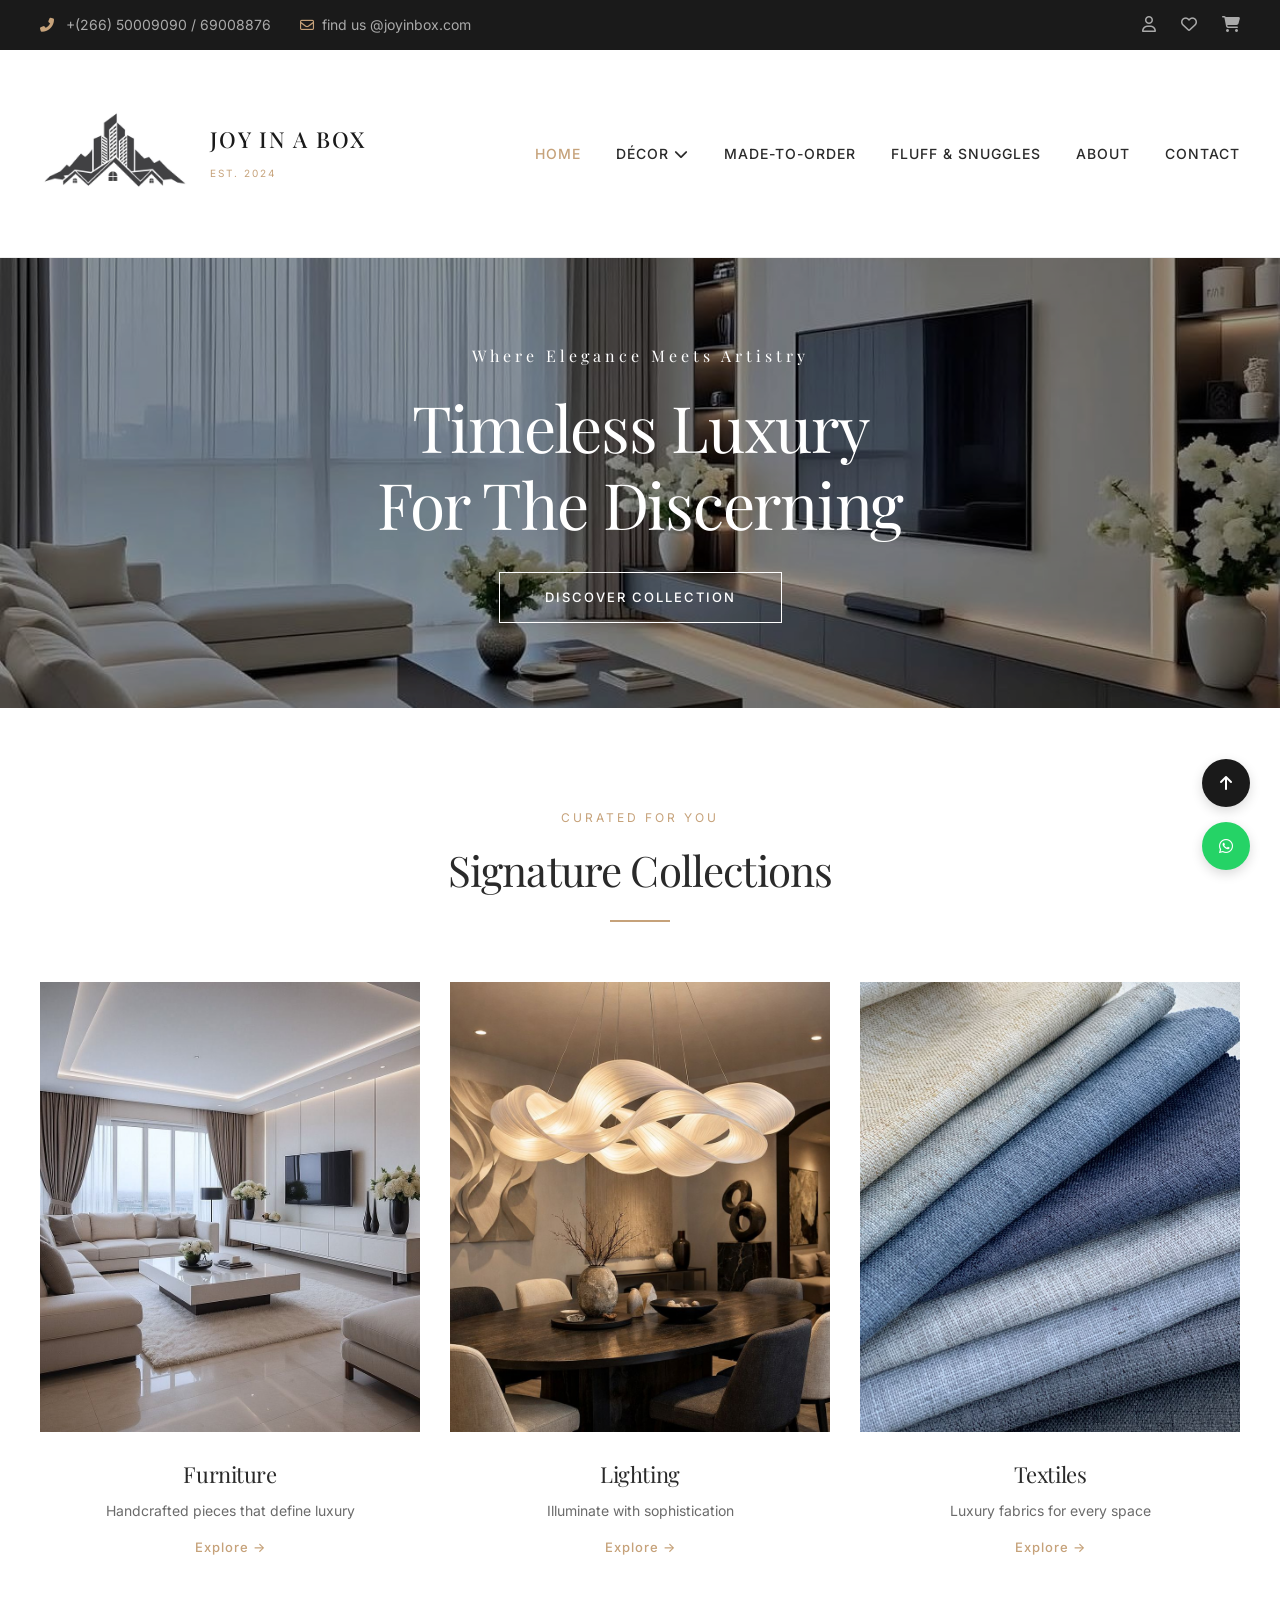
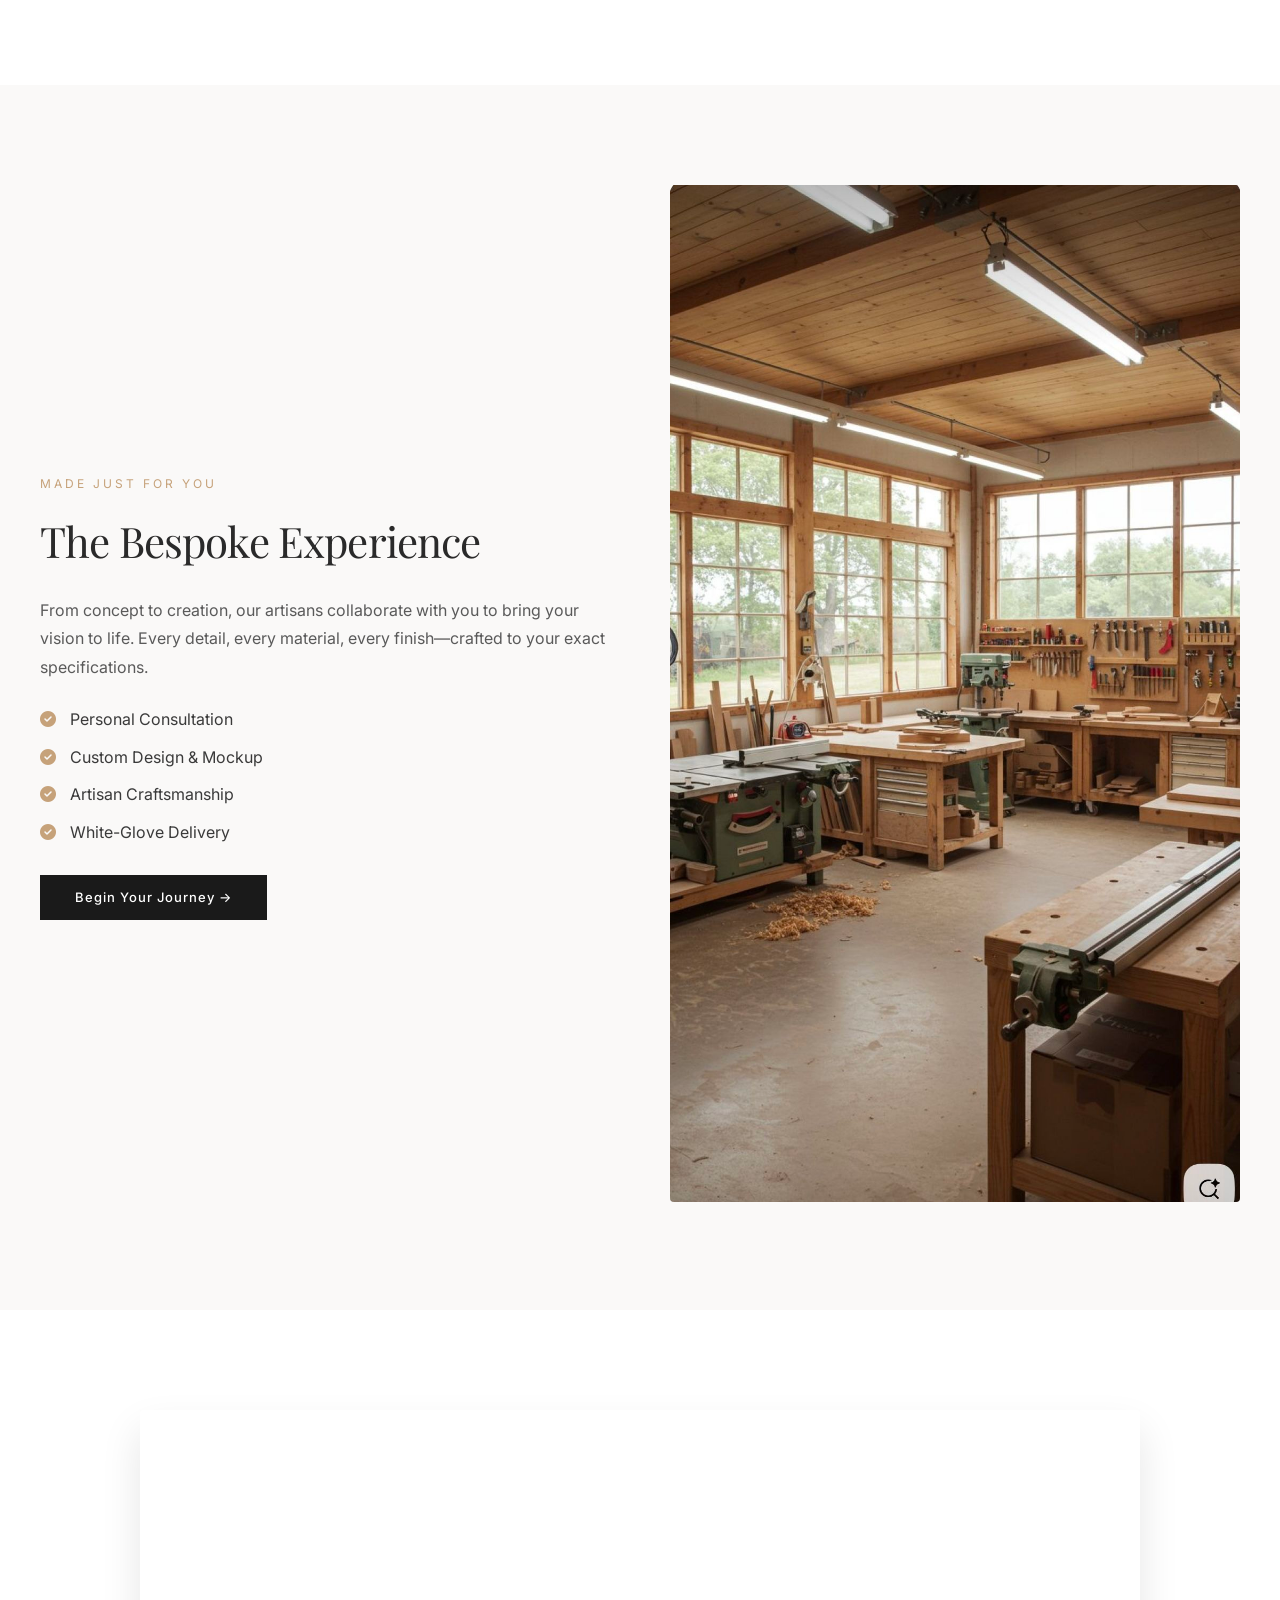
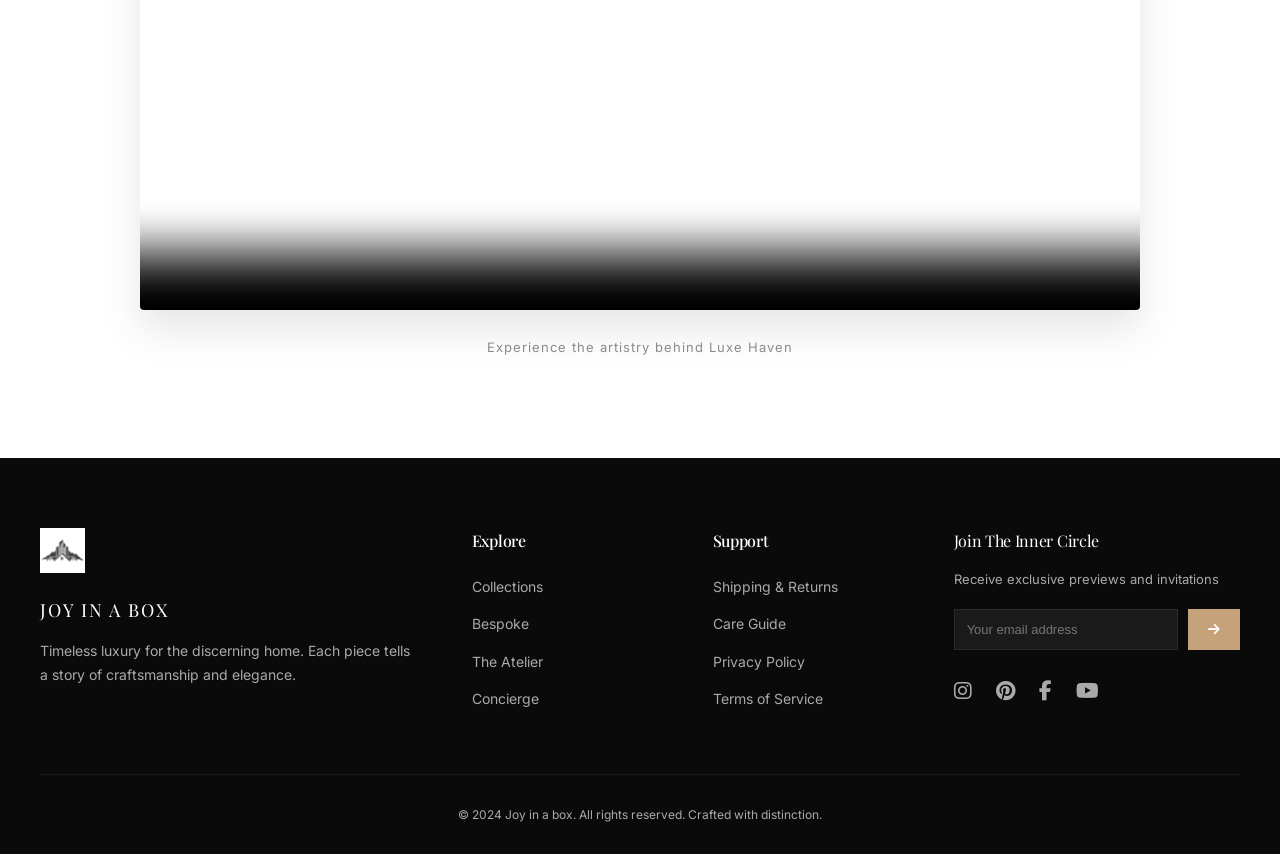
==== index.html @ 205a55b9 "Initial commit - Joy in A Box E-commerce Website" ====
<!DOCTYPE html>
<html lang="en">
<head>
    <meta charset="UTF-8">
    <meta name="viewport" content="width=device-width, initial-scale=1.0">
    <title>Luxe Haven | Timeless Luxury for Your Home</title>
    <link rel="stylesheet" href="css/style.css">
    <link rel="stylesheet" href="https://cdnjs.cloudflare.com/ajax/libs/font-awesome/6.4.0/css/all.min.css">
    <link href="https://fonts.googleapis.com/css2?family=Inter:wght@300;400;500;600;700&family=Playfair+Display:ital,wght@0,400;0,500;0,600;1,400&display=swap" rel="stylesheet">
</head>
<body>

    <!-- Top Bar with Icons -->
    <div class="top-bar">
        <div class="container">
            <div class="top-bar-content">
                <div class="contact-info">
                    <span><i class="fas fa-phone-alt"></i> +(266) 50009090 / 69008876</span>
                    <span><i class="far fa-envelope"></i>find us @joyinbox.com</span>
                </div>
                <div class="user-actions">
                    <a href="#"><i class="far fa-user"></i></a>
                    <a href="#"><i class="far fa-heart"></i></a>
                    <a href="#"><i class="fas fa-shopping-cart"></i></a>
                </div>
            </div>
        </div>
    </div>

    <!-- Main Header with Logo and Navigation -->
    <header>
        <div class="container">
            <div class="header-wrapper">
                <div class="logo-section">
                    <a href="index.html" class="logo-link">
                        <img src="images/logo6.jpg" alt="Luxe Haven">
                    </a>
                    <div class="logo-text">
                        <h1>JOY IN A BOX</h1>
                        <span>EST. 2024</span>
                    </div>
                </div>
                
                <!-- Navigation Menu -->
                <nav class="main-nav">
                    <ul class="nav-menu">
    <li><a href="index.html">Home</a></li>
    <li class="dropdown">
        <a href="decor.html">Décor <i class="fas fa-chevron-down"></i></a>
        <ul class="submenu">
            <li><a href="decor.html#furniture">Furniture</a></li>
            <li><a href="decor.html#lighting">Lighting</a></li>
            <li><a href="decor.html#decor">Decorative Objects</a></li>
            <li><a href="decor.html#art">Wall Art</a></li>
        </ul>
    </li>
    <li><a href="made-to-order.html">Made-to-Order</a></li>
    <li><a href="fluff-and-snuggles.html">Fluff & Snuggles</a></li>
    <li><a href="about.html">About</a></li>
    <li><a href="contact.html">Contact</a></li>
</ul>
                </nav>
            </div>
        </div>
    </header>

    <!-- Hero Section - Full Width with Overlay -->
    <section class="hero-luxury">
        <div class="hero-overlay"></div>
        <div class="hero-content">
            <h2>Where Elegance Meets Artistry</h2>
            <h1>Timeless Luxury<br>For The Discerning</h1>
            <a href="shop.html" class="btn-luxury">Discover Collection</a>
        </div>
    </section>

    <!-- Featured Collections -->
    <section class="collections">
        <div class="container">
            <div class="section-header">
                <span>Curated For You</span>
                <h2>Signature Collections</h2>
                <div class="divider"></div>
            </div>
            <div class="collections-grid">
                <div class="collection-card">
                    <div class="collection-image">
                        <img src="images/1.jpg" alt="Furniture">
                    </div>
                    <div class="collection-info">
                        <h3>Furniture</h3>
                        <p>Handcrafted pieces that define luxury</p>
                        <a href="shop.html#furniture">Explore →</a>
                    </div>
                </div>
                <div class="collection-card">
                    <div class="collection-image">
                        <img src="images/2.jpg" alt="Lighting">
                    </div>
                    <div class="collection-info">
                        <h3>Lighting</h3>
                        <p>Illuminate with sophistication</p>
                        <a href="shop.html#lighting">Explore →</a>
                    </div>
                </div>
                <div class="collection-card">
                    <div class="collection-image">
                        <img src="images/3.jpg" alt="Textiles">
                    </div>
                    <div class="collection-info">
                        <h3>Textiles</h3>
                        <p>Luxury fabrics for every space</p>
                        <a href="textiles.html">Explore →</a>
                    </div>
                </div>
            </div>
        </div>
    </section>

    <!-- Bespoke Process -->
    <section class="bespoke-preview">
        <div class="container">
            <div class="bespoke-grid">
                <div class="bespoke-content">
                    <span>Made Just For You</span>
                    <h2>The Bespoke Experience</h2>
                    <p>From concept to creation, our artisans collaborate with you to bring your vision to life. Every detail, every material, every finish—crafted to your exact specifications.</p>
                    <ul class="bespoke-features">
                        <li><i class="fas fa-check-circle"></i> Personal Consultation</li>
                        <li><i class="fas fa-check-circle"></i> Custom Design & Mockup</li>
                        <li><i class="fas fa-check-circle"></i> Artisan Craftsmanship</li>
                        <li><i class="fas fa-check-circle"></i> White-Glove Delivery</li>
                    </ul>
                    <a href="bespoke.html" class="btn-secondary">Begin Your Journey →</a>
                </div>
                <div class="bespoke-image">
                    <img src="images/4.jpg" alt="Bespoke Process">
                </div>
            </div>
        </div>
    </section>

    <!-- Media Element: Brand Film -->
    <section class="brand-film">
        <div class="container">
            <div class="film-wrapper">
                <video controls poster="images/film-poster.jpg">
                    <source src="media/adv.mp4" type="video/mp4">
                    Your browser does not support the video tag.
                </video>
                <div class="film-caption">
                    <p>Experience the artistry behind Luxe Haven</p>
                </div>
            </div>
        </div>
    </section>

    <!-- Footer -->
    <footer>
        <div class="container">
            <div class="footer-grid">
                <div class="footer-brand">
                    <img src="images/logo6.jpg" alt="Luxe Haven" class="footer-logo">
                    <h3>JOY IN A BOX</h3>
                    <p>Timeless luxury for the discerning home. Each piece tells a story of craftsmanship and elegance.</p>
                </div>
                <div class="footer-links">
                    <h4>Explore</h4>
                    <ul>
                        <li><a href="shop.html">Collections</a></li>
                        <li><a href="bespoke.html">Bespoke</a></li>
                        <li><a href="about.html">The Atelier</a></li>
                        <li><a href="contact.html">Concierge</a></li>
                    </ul>
                </div>
                <div class="footer-links">
                    <h4>Support</h4>
                    <ul>
                        <li><a href="#">Shipping & Returns</a></li>
                        <li><a href="#">Care Guide</a></li>
                        <li><a href="#">Privacy Policy</a></li>
                        <li><a href="#">Terms of Service</a></li>
                    </ul>
                </div>
                <div class="footer-newsletter">
                    <h4>Join The Inner Circle</h4>
                    <p>Receive exclusive previews and invitations</p>
                    <form class="newsletter-form">
                        <input type="email" placeholder="Your email address">
                        <button type="submit"><i class="fas fa-arrow-right"></i></button>
                    </form>
                    <div class="social-icons">
                        <a href="#"><i class="fab fa-instagram"></i></a>
                        <a href="#"><i class="fab fa-pinterest"></i></a>
                        <a href="#"><i class="fab fa-facebook-f"></i></a>
                        <a href="#"><i class="fab fa-youtube"></i></a>
                    </div>
                </div>
            </div>
            <div class="footer-bottom">
                <p>&copy; 2024 Joy in a box. All rights reserved. Crafted with distinction.</p>
            </div>
        </div>
    </footer>

    <!-- Floating Buttons -->
    <div class="floating-buttons">
        <a href="#" class="scroll-top"><i class="fas fa-arrow-up"></i></a>
        <a href="https://wa.me/18884567890" class="whatsapp" target="_blank"><i class="fab fa-whatsapp"></i></a>
    </div>

    <script src="js/main.js"></script>
</body>
</html>
---- css/style.css ----
/* Reset & Base Styles */
* {
    margin: 0;
    padding: 0;
    box-sizing: border-box;
}

body {
    font-family: 'Inter', -apple-system, BlinkMacSystemFont, sans-serif;
    line-height: 1.6;
    color: #2a2a2a;
    background: #fff;
}

.container {
    max-width: 1400px;
    margin: 0 auto;
    padding: 0 40px;
}

/* Typography */
h1, h2, h3, h4 {
    font-family: 'Playfair Display', serif;
    font-weight: 400;
    letter-spacing: -0.02em;
}

/* Top Bar */
.top-bar {
    background: #1a1a1a;
    padding: 12px 0;
    color: #aaa;
    font-size: 14px;
}

.top-bar-content {
    display: flex;
    justify-content: space-between;
    align-items: center;
}

.contact-info span {
    margin-right: 25px;
}

.contact-info i {
    margin-right: 8px;
    color: #c6a27a;
}

.user-actions {
    display: flex;
    align-items: center;
    gap: 25px;
}

.user-actions a {
    color: #aaa;
    font-size: 16px;
    transition: color 0.3s;
    text-decoration: none;
}

.user-actions a:hover {
    color: #c6a27a;
}

/* Header with Logo on Left and Navigation on Right */
header {
    padding: 25px 0;
    background: #fff;
    border-bottom: 1px solid #eee;
}

.header-wrapper {
    display: flex;
    justify-content: space-between;
    align-items: center;
}

.logo-section {
    display: flex;
    align-items: center;
    gap: 20px;
}

.logo-link {
    display: inline-block;
}

.logo-link img {
    max-height: 150px;
    width: auto;
}

.logo-text h1 {
    font-size: 22px;
    letter-spacing: 2px;
    color: #1a1a1a;
    margin-bottom: 2px;
    font-weight: 500;
}

.logo-text span {
    font-size: 10px;
    letter-spacing: 2px;
    color: #c6a27a;
    font-family: 'Inter', sans-serif;
}

/* Navigation */
.main-nav {
    background: transparent;
}

.nav-menu {
    display: flex;
    list-style: none;
    gap: 35px;
    padding: 0;
    margin: 0;
}

.nav-menu > li > a {
    text-decoration: none;
    color: #2a2a2a;
    font-weight: 500;
    font-size: 14px;
    letter-spacing: 1px;
    text-transform: uppercase;
    transition: color 0.3s;
}

.nav-menu > li > a:hover,
.nav-menu > li > a.active {
    color: #c6a27a;
}

/* Dropdown */
.dropdown {
    position: relative;
}

.submenu {
    position: absolute;
    top: 100%;
    left: 0;
    background: #fff;
    min-width: 220px;
    list-style: none;
    padding: 15px 0;
    box-shadow: 0 15px 30px rgba(0,0,0,0.1);
    opacity: 0;
    visibility: hidden;
    transition: all 0.3s;
    z-index: 100;
}

.dropdown:hover .submenu {
    opacity: 1;
    visibility: visible;
}

.submenu li a {
    display: block;
    padding: 8px 25px;
    text-decoration: none;
    color: #5a5a5a;
    font-size: 13px;
    transition: all 0.3s;
}

.submenu li a:hover {
    background: #f8f6f4;
    color: #c6a27a;
    padding-left: 30px;
}

/* Hero Section - Luxury */
.hero-luxury {
    height: 50vh;
    min-height: 50px;
    background: url('../images/h.jpg') center/cover no-repeat;
    position: relative;
    display: flex;
    align-items: center;
    justify-content: center;
    text-align: center;
}

.hero-overlay {
    position: absolute;
    top: 0;
    left: 0;
    right: 0;
    bottom: 0;
    background: rgba(0,0,0,0.4);
}

.hero-content {
    position: relative;
    z-index: 2;
    color: #fff;
}

.hero-content h2 {
    font-size: 16px;
    letter-spacing: 4px;
    margin-bottom: 20px;
    font-weight: 300;
}

.hero-content h1 {
    font-size: 64px;
    font-weight: 400;
    margin-bottom: 30px;
    line-height: 1.2;
}

.btn-luxury {
    display: inline-block;
    padding: 14px 45px;
    background: transparent;
    color: #fff;
    text-decoration: none;
    font-weight: 500;
    letter-spacing: 2px;
    border: 1px solid #fff;
    transition: all 0.3s;
    text-transform: uppercase;
    font-size: 13px;
}

.btn-luxury:hover {
    background: #fff;
    color: #1a1a1a;
}

/* Section Header */
.section-header {
    text-align: center;
    margin-bottom: 60px;
}

.section-header span {
    color: #c6a27a;
    font-size: 12px;
    letter-spacing: 3px;
    text-transform: uppercase;
    display: block;
    margin-bottom: 10px;
}

.section-header h2 {
    font-size: 42px;
    margin-bottom: 15px;
}

.divider {
    width: 60px;
    height: 2px;
    background: #c6a27a;
    margin: 0 auto;
}

/* Collections */
.collections {
    padding: 100px 0;
}

.collections-grid {
    display: grid;
    grid-template-columns: repeat(3, 1fr);
    gap: 30px;
}

.collection-card {
    position: relative;
    overflow: hidden;
}

.collection-image {
    height: 450px;
    overflow: hidden;
}

.collection-image img {
    width: 100%;
    height: 100%;
    object-fit: cover;
    transition: transform 0.6s;
}

.collection-card:hover .collection-image img {
    transform: scale(1.05);
}

.collection-info {
    text-align: center;
    padding: 25px 0;
}

.collection-info h3 {
    font-size: 22px;
    margin-bottom: 8px;
}

.collection-info p {
    color: #6b6b6b;
    font-size: 14px;
    margin-bottom: 12px;
}

.collection-info a {
    color: #c6a27a;
    text-decoration: none;
    font-size: 13px;
    letter-spacing: 1px;
    font-weight: 500;
}

/* Bespoke Preview */
.bespoke-preview {
    padding: 100px 0;
    background: #faf9f8;
}

.bespoke-grid {
    display: grid;
    grid-template-columns: 1fr 1fr;
    gap: 60px;
    align-items: center;
}

.bespoke-content span {
    color: #c6a27a;
    font-size: 12px;
    letter-spacing: 3px;
    text-transform: uppercase;
    display: block;
    margin-bottom: 15px;
}

.bespoke-content h2 {
    font-size: 42px;
    margin-bottom: 20px;
}

.bespoke-content p {
    color: #5a5a5a;
    margin-bottom: 25px;
    line-height: 1.8;
}

.bespoke-features {
    list-style: none;
    margin-bottom: 30px;
}

.bespoke-features li {
    margin-bottom: 12px;
    color: #3a3a3a;
}

.bespoke-features i {
    color: #c6a27a;
    margin-right: 10px;
}

.btn-secondary {
    display: inline-block;
    padding: 12px 35px;
    background: #1a1a1a;
    color: #fff;
    text-decoration: none;
    font-weight: 500;
    letter-spacing: 1px;
    transition: all 0.3s;
    font-size: 13px;
}

.btn-secondary:hover {
    background: #c6a27a;
}

.bespoke-image img {
    width: 100%;
    border-radius: 4px;
}

/* Brand Film */
.brand-film {
    padding: 100px 0;
}

.film-wrapper {
    max-width: 1000px;
    margin: 0 auto;
}

.film-wrapper video {
    width: 100%;
    border-radius: 4px;
    box-shadow: 0 20px 40px rgba(0,0,0,0.1);
}

.film-caption {
    text-align: center;
    margin-top: 20px;
    font-size: 13px;
    color: #8b8b8b;
    letter-spacing: 1px;
}

/* Footer */
footer {
    background: #0a0a0a;
    color: #aaa;
    padding: 70px 0 30px;
}

.footer-grid {
    display: grid;
    grid-template-columns: 2fr 1fr 1fr 1.5fr;
    gap: 50px;
    margin-bottom: 50px;
}

.footer-brand .footer-logo {
    max-height: 45px;
    margin-bottom: 15px;
}

.footer-brand h3 {
    font-size: 18px;
    letter-spacing: 2px;
    color: #fff;
    margin-bottom: 15px;
}

.footer-brand p {
    line-height: 1.7;
    font-size: 14px;
}

.footer-links h4 {
    color: #fff;
    font-size: 16px;
    margin-bottom: 20px;
    font-weight: 500;
}

.footer-links ul {
    list-style: none;
}

.footer-links li {
    margin-bottom: 12px;
}

.footer-links a {
    color: #aaa;
    text-decoration: none;
    font-size: 14px;
    transition: color 0.3s;
}

.footer-links a:hover {
    color: #c6a27a;
}

.footer-newsletter h4 {
    color: #fff;
    font-size: 16px;
    margin-bottom: 15px;
}

.footer-newsletter p {
    font-size: 13px;
    margin-bottom: 20px;
}

.newsletter-form {
    display: flex;
    gap: 10px;
    margin-bottom: 25px;
}

.newsletter-form input {
    flex: 1;
    padding: 12px;
    background: #1a1a1a;
    border: 1px solid #2a2a2a;
    color: #fff;
    outline: none;
    font-size: 13px;
}

.newsletter-form button {
    padding: 12px 20px;
    background: #c6a27a;
    border: none;
    color: #fff;
    cursor: pointer;
    transition: background 0.3s;
}

.newsletter-form button:hover {
    background: #b08f68;
}

.social-icons a {
    color: #aaa;
    font-size: 20px;
    margin-right: 20px;
    transition: color 0.3s;
}

.social-icons a:hover {
    color: #c6a27a;
}

.footer-bottom {
    text-align: center;
    padding-top: 30px;
    border-top: 1px solid #1a1a1a;
    font-size: 12px;
}

/* Floating Buttons */
.floating-buttons {
    position: fixed;
    bottom: 30px;
    right: 30px;
    display: flex;
    flex-direction: column;
    gap: 15px;
    z-index: 1000;
}

.scroll-top, .whatsapp {
    width: 48px;
    height: 48px;
    background: #1a1a1a;
    color: #fff;
    display: flex;
    align-items: center;
    justify-content: center;
    border-radius: 50%;
    text-decoration: none;
    transition: all 0.3s;
    box-shadow: 0 4px 12px rgba(0,0,0,0.15);
}

.whatsapp {
    background: #25D366;
}

.scroll-top:hover, .whatsapp:hover {
    transform: translateY(-3px);
}

/* Smooth Scroll */
html {
    scroll-behavior: smooth;
}

/* Responsive */
@media (max-width: 1024px) {
    .collections-grid {
        grid-template-columns: repeat(2, 1fr);
    }
    
    .footer-grid {
        grid-template-columns: repeat(2, 1fr);
    }
}

@media (max-width: 768px) {
    .container {
        padding: 0 20px;
    }
    
    .header-wrapper {
        flex-direction: column;
        gap: 20px;
    }
    
    .logo-section {
        justify-content: center;
    }
    
    .nav-menu {
        flex-direction: column;
        align-items: center;
        gap: 15px;
    }
    
    .hero-content h1 {
        font-size: 36px;
    }
    
    .bespoke-grid,
    .collections-grid {
        grid-template-columns: 1fr;
    }
    
    .footer-grid {
        grid-template-columns: 1fr;
        text-align: center;
    }
    
    .submenu {
        position: static;
        opacity: 1;
        visibility: visible;
        box-shadow: none;
        text-align: center;
    }
    
    .top-bar-content {
        flex-direction: column;
        gap: 10px;
    }
    
    .contact-info {
        font-size: 12px;
    }
    
    .user-actions {
        justify-content: center;
    }
}
/* Shop Page Styles */
.page-header-shop {
    background: linear-gradient(135deg, #faf7f2 0%, #f0ebe2 100%);
    padding: 80px 0;
    text-align: center;
}

.page-header-shop h1 {
    font-size: 48px;
    font-weight: 400;
    margin-bottom: 15px;
    font-family: 'Playfair Display', serif;
}

.page-header-shop p {
    font-size: 18px;
    color: #6b6b6b;
}

/* Category Navigation Pills */
.category-nav-shop {
    padding: 40px 0 20px;
    background: #fff;
}

.category-pills-shop {
    display: flex;
    justify-content: center;
    gap: 15px;
    flex-wrap: wrap;
}

.pill-shop {
    padding: 10px 28px;
    background: #f8f6f4;
    color: #2c2c2c;
    text-decoration: none;
    border-radius: 40px;
    font-size: 14px;
    font-weight: 500;
    transition: all 0.3s;
}

.pill-shop:hover {
    background: #c6a27a;
    color: #fff;
}

/* Collection Sections */
.collection-section {
    padding: 80px 0;
    scroll-margin-top: 100px;
}

.collection-section.alt-bg-shop {
    background: #faf9f8;
}

.section-title-shop {
    font-size: 32px;
    font-weight: 400;
    margin-bottom: 50px;
    text-align: center;
    font-family: 'Playfair Display', serif;
    position: relative;
}

.section-title-shop:after {
    content: '';
    display: block;
    width: 60px;
    height: 2px;
    background: #c6a27a;
    margin: 15px auto 0;
}

/* Product Grid */
.product-grid-shop {
    display: grid;
    grid-template-columns: repeat(auto-fill, minmax(350px, 1fr));
    gap: 40px;
}

.product-card-shop {
    background: #fff;
    transition: transform 0.3s, box-shadow 0.3s;
}

.product-card-shop:hover {
    transform: translateY(-8px);
    box-shadow: 0 20px 30px rgba(0,0,0,0.08);
}

.product-image-shop {
    position: relative;
    overflow: hidden;
    aspect-ratio: 1 / 1.1;
}

.product-image-shop img {
    width: 100%;
    height: 100%;
    object-fit: cover;
    transition: transform 0.5s;
}

.product-card-shop:hover .product-image-shop img {
    transform: scale(1.05);
}

.quick-view-shop {
    position: absolute;
    bottom: 20px;
    right: 20px;
    background: #fff;
    border: none;
    width: 42px;
    height: 42px;
    border-radius: 50%;
    cursor: pointer;
    opacity: 0;
    transition: opacity 0.3s;
    box-shadow: 0 2px 10px rgba(0,0,0,0.1);
}

.product-card-shop:hover .quick-view-shop {
    opacity: 1;
}

.product-info-shop {
    padding: 25px 0;
    text-align: center;
}

.product-info-shop h3 {
    font-size: 18px;
    font-weight: 500;
    margin-bottom: 8px;
    font-family: 'Inter', sans-serif;
}

.product-category-shop {
    font-size: 12px;
    color: #c6a27a;
    text-transform: uppercase;
    letter-spacing: 1.5px;
    margin-bottom: 10px;
}

.product-price-shop {
    font-size: 18px;
    font-weight: 500;
    margin-bottom: 15px;
    color: #2c2c2c;
}

.add-to-cart-shop {
    background: #1a1a1a;
    color: #fff;
    border: none;
    padding: 12px 30px;
    cursor: pointer;
    font-size: 13px;
    font-weight: 500;
    letter-spacing: 1px;
    transition: all 0.3s;
}

.add-to-cart-shop:hover {
    background: #c6a27a;
}

/* Responsive for Shop */
@media (max-width: 768px) {
    .page-header-shop h1 {
        font-size: 32px;
    }
    
    .product-grid-shop {
        grid-template-columns: 1fr;
        gap: 30px;
    }
    
    .pill-shop {
        padding: 8px 20px;
        font-size: 12px;
    }
    
    .section-title-shop {
        font-size: 28px;
    }
}
/* Bespoke Page Styles */
.page-header-bespoke {
    background: linear-gradient(135deg, #f5ede4 0%, #e8ddd2 100%);
    padding: 80px 0;
    text-align: center;
}

.page-header-bespoke h1 {
    font-size: 48px;
    font-weight: 400;
    margin-bottom: 15px;
    font-family: 'Playfair Display', serif;
}

.page-header-bespoke p {
    font-size: 18px;
    color: #6b6b6b;
}

/* Bespoke Navigation Pills */
.category-nav-bespoke {
    padding: 40px 0 20px;
    background: #fff;
}

.category-pills-bespoke {
    display: flex;
    justify-content: center;
    gap: 15px;
    flex-wrap: wrap;
}

.pill-bespoke {
    padding: 10px 28px;
    background: #f8f6f4;
    color: #2c2c2c;
    text-decoration: none;
    border-radius: 40px;
    font-size: 14px;
    font-weight: 500;
    transition: all 0.3s;
}

.pill-bespoke:hover {
    background: #c6a27a;
    color: #fff;
}

/* Bespoke Intro */
.bespoke-intro {
    padding: 60px 0 40px;
    text-align: center;
    max-width: 800px;
    margin: 0 auto;
}

.bespoke-intro h2 {
    font-size: 36px;
    font-weight: 400;
    margin-bottom: 20px;
    font-family: 'Playfair Display', serif;
}

.bespoke-intro p {
    color: #6b6b6b;
    line-height: 1.8;
}

/* Bespoke Sections */
.bespoke-section {
    padding: 80px 0;
    scroll-margin-top: 100px;
}

.bespoke-section.alt-bg-bespoke {
    background: #faf9f8;
}

.section-title-bespoke {
    font-size: 32px;
    font-weight: 400;
    margin-bottom: 50px;
    text-align: center;
    font-family: 'Playfair Display', serif;
    position: relative;
}

.section-title-bespoke:after {
    content: '';
    display: block;
    width: 60px;
    height: 2px;
    background: #c6a27a;
    margin: 15px auto 0;
}

/* Bespoke Showcase */
.bespoke-showcase {
    max-width: 1100px;
    margin: 0 auto;
}

.bespoke-item {
    display: grid;
    grid-template-columns: 1fr 1fr;
    gap: 60px;
    align-items: center;
    margin-bottom: 80px;
}

.bespoke-item.reverse {
    direction: rtl;
}

.bespoke-item.reverse .bespoke-item-info {
    direction: ltr;
}

.bespoke-item img {
    width: 100%;
    height: 380px;
    object-fit: cover;
    border-radius: 8px;
}

.bespoke-item-info h3 {
    font-size: 28px;
    font-weight: 500;
    margin-bottom: 15px;
    font-family: 'Playfair Display', serif;
}

.bespoke-item-info p {
    color: #6b6b6b;
    margin-bottom: 20px;
}

.bespoke-features-list {
    list-style: none;
    margin-bottom: 25px;
}

.bespoke-features-list li {
    margin-bottom: 10px;
    color: #5a5a5a;
}

.bespoke-features-list i {
    color: #c6a27a;
    margin-right: 10px;
}

.btn-bespoke {
    display: inline-block;
    padding: 12px 30px;
    background: #1a1a1a;
    color: #fff;
    text-decoration: none;
    font-weight: 500;
    letter-spacing: 1px;
    transition: all 0.3s;
    font-size: 13px;
}

.btn-bespoke:hover {
    background: #c6a27a;
}

/* Process Section */
.process-section {
    padding: 80px 0;
    background: #faf9f8;
}

.process-grid {
    display: grid;
    grid-template-columns: repeat(4, 1fr);
    gap: 30px;
    max-width: 1100px;
    margin: 0 auto;
    text-align: center;
}

.process-step {
    padding: 20px;
}

.process-step .step-number {
    width: 60px;
    height: 60px;
    background: #1a1a1a;
    color: #fff;
    border-radius: 50%;
    display: flex;
    align-items: center;
    justify-content: center;
    font-size: 24px;
    font-weight: 600;
    margin: 0 auto 20px;
}

.process-step h3 {
    font-size: 18px;
    margin-bottom: 10px;
    font-weight: 500;
}

.process-step p {
    color: #6b6b6b;
    font-size: 14px;
    line-height: 1.6;
}

/* Inquiry Section */
.inquiry-section {
    padding: 80px 0;
}

.inquiry-wrapper {
    max-width: 800px;
    margin: 0 auto;
    text-align: center;
}

.inquiry-wrapper h2 {
    font-size: 32px;
    margin-bottom: 10px;
    font-family: 'Playfair Display', serif;
}

.inquiry-wrapper p {
    color: #6b6b6b;
    margin-bottom: 30px;
}

.bespoke-form .form-row {
    display: grid;
    grid-template-columns: 1fr 1fr;
    gap: 20px;
    margin-bottom: 20px;
}

.bespoke-form input,
.bespoke-form select,
.bespoke-form textarea {
    width: 100%;
    padding: 14px;
    border: 1px solid #ddd;
    font-family: inherit;
    font-size: 14px;
    transition: border 0.3s;
}

.bespoke-form input:focus,
.bespoke-form select:focus,
.bespoke-form textarea:focus {
    outline: none;
    border-color: #c6a27a;
}

.bespoke-form textarea {
    margin-bottom: 20px;
}

.btn-submit {
    padding: 14px 40px;
    background: #1a1a1a;
    color: #fff;
    border: none;
    cursor: pointer;
    font-weight: 500;
    letter-spacing: 1px;
    transition: all 0.3s;
    font-size: 14px;
}

.btn-submit:hover {
    background: #c6a27a;
}

.form-success-bespoke {
    text-align: center;
    margin-top: 25px;
    padding: 20px;
    background: #e8f5e9;
    border-radius: 8px;
    color: #2e7d32;
}

.form-success-bespoke i {
    font-size: 40px;
    margin-bottom: 10px;
}

/* Responsive */
@media (max-width: 1024px) {
    .process-grid {
        grid-template-columns: repeat(2, 1fr);
    }
}

@media (max-width: 768px) {
    .bespoke-item,
    .bespoke-item.reverse {
        grid-template-columns: 1fr;
        direction: ltr;
        text-align: center;
        gap: 30px;
    }
    
    .bespoke-item img {
        height: 280px;
    }
    
    .bespoke-features-list {
        text-align: left;
        max-width: 300px;
        margin: 0 auto 25px;
    }
    
    .process-grid {
        grid-template-columns: 1fr;
    }
    
    .bespoke-form .form-row {
        grid-template-columns: 1fr;
    }
    
    .page-header-bespoke h1 {
        font-size: 32px;
    }
    
    .section-title-bespoke {
        font-size: 28px;
    }
    
    .bespoke-intro h2 {
        font-size: 28px;
    }
}

/* Textiles Page Styles */
.page-header-textiles {
    background: linear-gradient(135deg, #f5ede4 0%, #e8ddd2 100%);
    padding: 80px 0;
    text-align: center;
}

.page-header-textiles h1 {
    font-size: 48px;
    font-weight: 400;
    margin-bottom: 15px;
    font-family: 'Playfair Display', serif;
}

.page-header-textiles p {
    font-size: 18px;
    color: #6b6b6b;
}

/* Textiles Navigation Pills */
.category-nav-textiles {
    padding: 40px 0 20px;
    background: #fff;
}

.category-pills-textiles {
    display: flex;
    justify-content: center;
    gap: 15px;
    flex-wrap: wrap;
}

.pill-textiles {
    padding: 10px 28px;
    background: #f8f6f4;
    color: #2c2c2c;
    text-decoration: none;
    border-radius: 40px;
    font-size: 14px;
    font-weight: 500;
    transition: all 0.3s;
}

.pill-textiles:hover {
    background: #c6a27a;
    color: #fff;
}

/* Textiles Sections */
.textiles-section {
    padding: 80px 0;
    scroll-margin-top: 100px;
}

.textiles-section.alt-bg-textiles {
    background: #faf9f8;
}

.section-title-textiles {
    font-size: 32px;
    font-weight: 400;
    margin-bottom: 50px;
    text-align: center;
    font-family: 'Playfair Display', serif;
    position: relative;
}

.section-title-textiles:after {
    content: '';
    display: block;
    width: 60px;
    height: 2px;
    background: #c6a27a;
    margin: 15px auto 0;
}

/* Product Grid for Textiles */
.product-grid-textiles {
    display: grid;
    grid-template-columns: repeat(auto-fill, minmax(350px, 1fr));
    gap: 40px;
}

.product-card-textiles {
    background: #fff;
    transition: transform 0.3s, box-shadow 0.3s;
}

.product-card-textiles:hover {
    transform: translateY(-8px);
    box-shadow: 0 20px 30px rgba(0,0,0,0.08);
}

.product-image-textiles {
    position: relative;
    overflow: hidden;
    aspect-ratio: 1 / 1.1;
}

.product-image-textiles img {
    width: 100%;
    height: 100%;
    object-fit: cover;
    transition: transform 0.5s;
}

.product-card-textiles:hover .product-image-textiles img {
    transform: scale(1.05);
}

.quick-view-textiles {
    position: absolute;
    bottom: 20px;
    right: 20px;
    background: #fff;
    border: none;
    width: 42px;
    height: 42px;
    border-radius: 50%;
    cursor: pointer;
    opacity: 0;
    transition: opacity 0.3s;
    box-shadow: 0 2px 10px rgba(0,0,0,0.1);
}

.product-card-textiles:hover .quick-view-textiles {
    opacity: 1;
}

.product-info-textiles {
    padding: 25px 0;
    text-align: center;
}

.product-info-textiles h3 {
    font-size: 18px;
    font-weight: 500;
    margin-bottom: 8px;
    font-family: 'Inter', sans-serif;
}

.product-category-textiles {
    font-size: 12px;
    color: #c6a27a;
    text-transform: uppercase;
    letter-spacing: 1.5px;
    margin-bottom: 10px;
}

.product-price-textiles {
    font-size: 18px;
    font-weight: 500;
    margin-bottom: 15px;
    color: #2c2c2c;
}

.add-to-cart-textiles {
    background: #1a1a1a;
    color: #fff;
    border: none;
    padding: 12px 30px;
    cursor: pointer;
    font-size: 13px;
    font-weight: 500;
    letter-spacing: 1px;
    transition: all 0.3s;
}

.add-to-cart-textiles:hover {
    background: #c6a27a;
}

/* Textiles Features */
.textiles-features {
    padding: 80px 0;
    background: #faf9f8;
}

.features-grid-textiles {
    display: grid;
    grid-template-columns: repeat(4, 1fr);
    gap: 40px;
    text-align: center;
    max-width: 1100px;
    margin: 0 auto;
}

.feature-card i {
    font-size: 48px;
    color: #c6a27a;
    margin-bottom: 20px;
}

.feature-card h3 {
    font-size: 18px;
    margin-bottom: 12px;
    font-weight: 500;
}

.feature-card p {
    color: #6b6b6b;
    font-size: 14px;
    line-height: 1.6;
}

/* Responsive for Textiles */
@media (max-width: 1024px) {
    .features-grid-textiles {
        grid-template-columns: repeat(2, 1fr);
    }
}

@media (max-width: 768px) {
    .page-header-textiles h1 {
        font-size: 32px;
    }
    
    .product-grid-textiles {
        grid-template-columns: 1fr;
        gap: 30px;
    }
    
    .pill-textiles {
        padding: 8px 20px;
        font-size: 12px;
    }
    
    .section-title-textiles {
        font-size: 28px;
    }
    
    .features-grid-textiles {
        grid-template-columns: 1fr;
        gap: 30px;
    }
}

/* About Page Styles */
.page-header-about {
    background: linear-gradient(135deg, #faf7f2 0%, #f0ebe2 100%);
    padding: 80px 0;
    text-align: center;
}

.page-header-about h1 {
    font-size: 48px;
    font-weight: 400;
    margin-bottom: 15px;
    font-family: 'Playfair Display', serif;
}

.page-header-about p {
    font-size: 18px;
    color: #6b6b6b;
}

/* About Navigation Pills */
.category-nav-about {
    padding: 40px 0 20px;
    background: #fff;
}

.category-pills-about {
    display: flex;
    justify-content: center;
    gap: 15px;
    flex-wrap: wrap;
}

.pill-about {
    padding: 10px 28px;
    background: #f8f6f4;
    color: #2c2c2c;
    text-decoration: none;
    border-radius: 40px;
    font-size: 14px;
    font-weight: 500;
    transition: all 0.3s;
}

.pill-about:hover {
    background: #c6a27a;
    color: #fff;
}

/* About Sections */
.about-section {
    padding: 80px 0;
    scroll-margin-top: 100px;
}

.about-section.alt-bg-about {
    background: #faf9f8;
}

.about-tag {
    color: #c6a27a;
    font-size: 12px;
    letter-spacing: 3px;
    text-transform: uppercase;
    display: block;
    margin-bottom: 15px;
}

.about-grid {
    display: grid;
    grid-template-columns: 1fr 1fr;
    gap: 60px;
    align-items: center;
}

.about-content h2 {
    font-size: 42px;
    margin-bottom: 25px;
    font-family: 'Playfair Display', serif;
}

.about-content p {
    color: #5a5a5a;
    margin-bottom: 20px;
    line-height: 1.8;
}

.about-image img {
    width: 100%;
    border-radius: 8px;
}

/* Philosophy Section */
.philosophy-grid {
    display: grid;
    grid-template-columns: 1fr 1fr;
    gap: 60px;
    align-items: center;
}

.philosophy-image img {
    width: 100%;
    border-radius: 8px;
}

.philosophy-content h2 {
    font-size: 42px;
    margin-bottom: 20px;
    font-family: 'Playfair Display', serif;
}

.philosophy-content p {
    color: #5a5a5a;
    margin-bottom: 25px;
    line-height: 1.8;
}

.philosophy-list {
    list-style: none;
}

.philosophy-list li {
    margin-bottom: 12px;
    color: #3a3a3a;
}

.philosophy-list i {
    color: #c6a27a;
    margin-right: 12px;
}

/* Section Header */
.section-header-about {
    text-align: center;
    margin-bottom: 60px;
}

.section-header-about span {
    color: #c6a27a;
    font-size: 12px;
    letter-spacing: 3px;
    text-transform: uppercase;
    display: block;
    margin-bottom: 10px;
}

.section-header-about h2 {
    font-size: 42px;
    margin-bottom: 15px;
    font-family: 'Playfair Display', serif;
}

.divider-about {
    width: 60px;
    height: 2px;
    background: #c6a27a;
    margin: 0 auto;
}

/* Artisans Grid */
.artisans-grid {
    display: grid;
    grid-template-columns: repeat(4, 1fr);
    gap: 40px;
}

.artisan-card {
    text-align: center;
}

.artisan-card img {
    width: 100%;
    aspect-ratio: 1 / 1;
    object-fit: cover;
    border-radius: 50%;
    margin-bottom: 20px;
}

.artisan-card h3 {
    font-size: 20px;
    margin-bottom: 5px;
    font-weight: 500;
}

.artisan-card p {
    color: #c6a27a;
    font-size: 14px;
    margin-bottom: 5px;
}

.artisan-location {
    font-size: 12px;
    color: #8b8b8b;
}

/* Values Grid */
.values-grid-about {
    display: grid;
    grid-template-columns: repeat(4, 1fr);
    gap: 40px;
}

.value-card-about {
    text-align: center;
    padding: 30px 20px;
    background: #fff;
    transition: transform 0.3s;
}

.value-card-about:hover {
    transform: translateY(-5px);
}

.value-card-about i {
    font-size: 48px;
    color: #c6a27a;
    margin-bottom: 20px;
}

.value-card-about h3 {
    font-size: 20px;
    margin-bottom: 12px;
    font-weight: 500;
}

.value-card-about p {
    color: #6b6b6b;
    font-size: 14px;
    line-height: 1.6;
}

/* Stats Section */
.stats-section-about {
    padding: 80px 0;
    background: #1a1a1a;
    color: #fff;
}

.stats-grid-about {
    display: grid;
    grid-template-columns: repeat(4, 1fr);
    gap: 40px;
    text-align: center;
}

.stat-about h3 {
    font-size: 48px;
    font-weight: 400;
    margin-bottom: 10px;
    font-family: 'Playfair Display', serif;
}

.stat-about p {
    font-size: 14px;
    letter-spacing: 1px;
    color: #aaa;
}

/* Responsive for About */
@media (max-width: 1024px) {
    .artisans-grid,
    .values-grid-about,
    .stats-grid-about {
        grid-template-columns: repeat(2, 1fr);
    }
}

@media (max-width: 768px) {
    .page-header-about h1 {
        font-size: 32px;
    }
    
    .about-grid,
    .philosophy-grid {
        grid-template-columns: 1fr;
        gap: 40px;
    }
    
    .about-content h2,
    .philosophy-content h2 {
        font-size: 32px;
    }
    
    .artisans-grid,
    .values-grid-about,
    .stats-grid-about {
        grid-template-columns: 1fr;
    }
    
    .pill-about {
        padding: 8px 20px;
        font-size: 12px;
    }
    
    .section-header-about h2 {
        font-size: 32px;
    }
}

/* Contact Page Styles */
.page-header-contact {
    background: linear-gradient(135deg, #faf7f2 0%, #f0ebe2 100%);
    padding: 80px 0;
    text-align: center;
}

.page-header-contact h1 {
    font-size: 48px;
    font-weight: 400;
    margin-bottom: 15px;
    font-family: 'Playfair Display', serif;
}

.page-header-contact p {
    font-size: 18px;
    color: #6b6b6b;
}

/* Contact Navigation Pills */
.category-nav-contact {
    padding: 40px 0 20px;
    background: #fff;
}

.category-pills-contact {
    display: flex;
    justify-content: center;
    gap: 15px;
    flex-wrap: wrap;
}

.pill-contact {
    padding: 10px 28px;
    background: #f8f6f4;
    color: #2c2c2c;
    text-decoration: none;
    border-radius: 40px;
    font-size: 14px;
    font-weight: 500;
    transition: all 0.3s;
}

.pill-contact:hover {
    background: #c6a27a;
    color: #fff;
}

/* Contact Cards Section */
.contact-main-section {
    padding: 60px 0 80px;
    scroll-margin-top: 100px;
}

.contact-grid {
    display: grid;
    grid-template-columns: repeat(3, 1fr);
    gap: 40px;
}

.contact-card {
    text-align: center;
    padding: 40px 30px;
    background: #faf9f8;
    transition: transform 0.3s;
}

.contact-card:hover {
    transform: translateY(-5px);
}

.contact-card i {
    font-size: 48px;
    color: #c6a27a;
    margin-bottom: 20px;
}

.contact-card h3 {
    font-size: 22px;
    margin-bottom: 15px;
    font-weight: 500;
}

.contact-card p {
    color: #2c2c2c;
    margin-bottom: 5px;
}

.contact-hours {
    display: inline-block;
    margin-top: 12px;
    font-size: 12px;
    color: #8b8b8b;
}

/* Visit Section */
.visit-section {
    padding: 80px 0;
    background: #faf9f8;
    scroll-margin-top: 100px;
}

.visit-wrapper {
    display: grid;
    grid-template-columns: 1fr 1fr;
    gap: 60px;
    align-items: center;
}

.section-tag {
    color: #c6a27a;
    font-size: 12px;
    letter-spacing: 3px;
    text-transform: uppercase;
    display: block;
    margin-bottom: 15px;
}

.visit-info h2 {
    font-size: 42px;
    margin-bottom: 20px;
    font-family: 'Playfair Display', serif;
}

.visit-info > p {
    color: #5a5a5a;
    margin-bottom: 30px;
    line-height: 1.8;
}

.address-details {
    margin-bottom: 30px;
}

.address-item {
    display: flex;
    gap: 20px;
    margin-bottom: 25px;
}

.address-item i {
    font-size: 24px;
    color: #c6a27a;
    margin-top: 5px;
}

.address-item h4 {
    font-size: 16px;
    margin-bottom: 5px;
    font-weight: 500;
}

.address-item p {
    color: #6b6b6b;
    line-height: 1.6;
}

.btn-appointment {
    display: inline-block;
    padding: 12px 35px;
    background: #1a1a1a;
    color: #fff;
    text-decoration: none;
    font-weight: 500;
    letter-spacing: 1px;
    transition: all 0.3s;
}

.btn-appointment:hover {
    background: #c6a27a;
}

.visit-map iframe {
    width: 100%;
    height: 400px;
    border: none;
    border-radius: 8px;
}

/* FAQ Section */
.faq-section-contact {
    padding: 80px 0;
    scroll-margin-top: 100px;
}

.section-header-contact {
    text-align: center;
    margin-bottom: 60px;
}

.section-header-contact span {
    color: #c6a27a;
    font-size: 12px;
    letter-spacing: 3px;
    text-transform: uppercase;
    display: block;
    margin-bottom: 10px;
}

.section-header-contact h2 {
    font-size: 42px;
    margin-bottom: 15px;
    font-family: 'Playfair Display', serif;
}

.divider-contact {
    width: 60px;
    height: 2px;
    background: #c6a27a;
    margin: 0 auto;
}

.faq-grid-contact {
    display: grid;
    grid-template-columns: repeat(2, 1fr);
    gap: 30px;
    max-width: 1100px;
    margin: 0 auto;
}

.faq-item-contact {
    background: #faf9f8;
    padding: 25px;
    transition: transform 0.3s;
}

.faq-item-contact:hover {
    transform: translateY(-3px);
}

.faq-item-contact h3 {
    font-size: 18px;
    margin-bottom: 12px;
    font-weight: 500;
}

.faq-item-contact p {
    color: #6b6b6b;
    line-height: 1.6;
    font-size: 14px;
}

/* Inquiry Section */
.inquiry-section-contact {
    padding: 80px 0;
    background: #faf9f8;
    scroll-margin-top: 100px;
}

.inquiry-wrapper-contact {
    max-width: 800px;
    margin: 0 auto;
    background: #fff;
    padding: 50px;
    border-radius: 8px;
    box-shadow: 0 10px 30px rgba(0,0,0,0.05);
}

.inquiry-header {
    text-align: center;
    margin-bottom: 40px;
}

.inquiry-header span {
    color: #c6a27a;
    font-size: 12px;
    letter-spacing: 3px;
    text-transform: uppercase;
    display: block;
    margin-bottom: 10px;
}

.inquiry-header h2 {
    font-size: 32px;
    margin-bottom: 10px;
    font-family: 'Playfair Display', serif;
}

.inquiry-header p {
    color: #8b8b8b;
}

.contact-form .form-row-contact {
    display: grid;
    grid-template-columns: 1fr 1fr;
    gap: 20px;
    margin-bottom: 20px;
}

.form-group-contact {
    margin-bottom: 20px;
}

.form-group-contact input,
.form-group-contact select,
.form-group-contact textarea {
    width: 100%;
    padding: 14px;
    border: 1px solid #ddd;
    font-family: inherit;
    font-size: 14px;
    transition: border 0.3s;
}

.form-group-contact input:focus,
.form-group-contact select:focus,
.form-group-contact textarea:focus {
    outline: none;
    border-color: #c6a27a;
}

.btn-submit-contact {
    width: 100%;
    padding: 14px;
    background: #1a1a1a;
    color: #fff;
    border: none;
    cursor: pointer;
    font-weight: 500;
    letter-spacing: 1px;
    transition: all 0.3s;
    font-size: 14px;
}

.btn-submit-contact:hover {
    background: #c6a27a;
}

.form-success-contact {
    text-align: center;
    margin-top: 25px;
    padding: 20px;
    background: #e8f5e9;
    border-radius: 8px;
    color: #2e7d32;
}

.form-success-contact i {
    font-size: 40px;
    margin-bottom: 10px;
}

/* Responsive for Contact */
@media (max-width: 1024px) {
    .contact-grid,
    .faq-grid-contact {
        grid-template-columns: repeat(2, 1fr);
    }
}

@media (max-width: 768px) {
    .page-header-contact h1 {
        font-size: 32px;
    }
    
    .contact-grid {
        grid-template-columns: 1fr;
    }
    
    .visit-wrapper {
        grid-template-columns: 1fr;
    }
    
    .faq-grid-contact {
        grid-template-columns: 1fr;
    }
    
    .inquiry-wrapper-contact {
        padding: 30px;
    }
    
    .contact-form .form-row-contact {
        grid-template-columns: 1fr;
    }
    
    .pill-contact {
        padding: 8px 20px;
        font-size: 12px;
    }
    
    .visit-info h2,
    .section-header-contact h2 {
        font-size: 32px;
    }
    
    .visit-map iframe {
        height: 250px;
    }
}
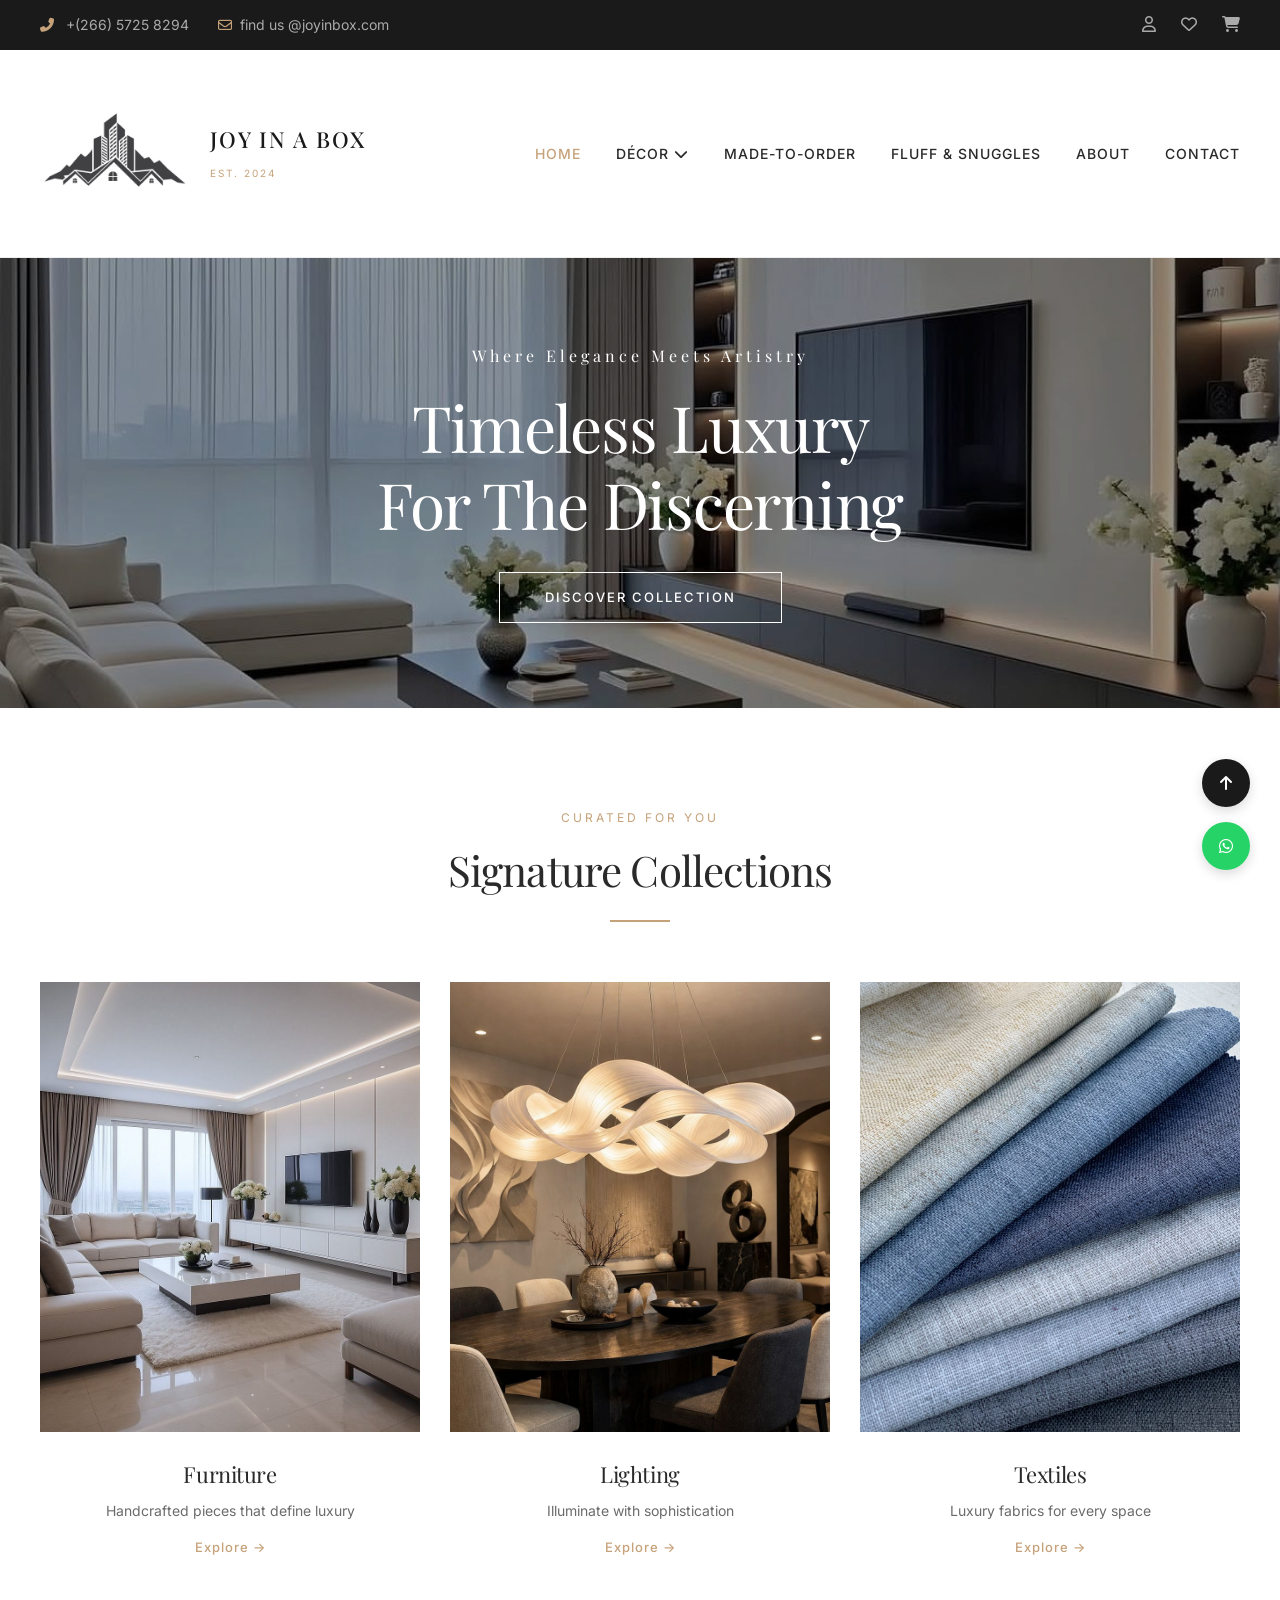
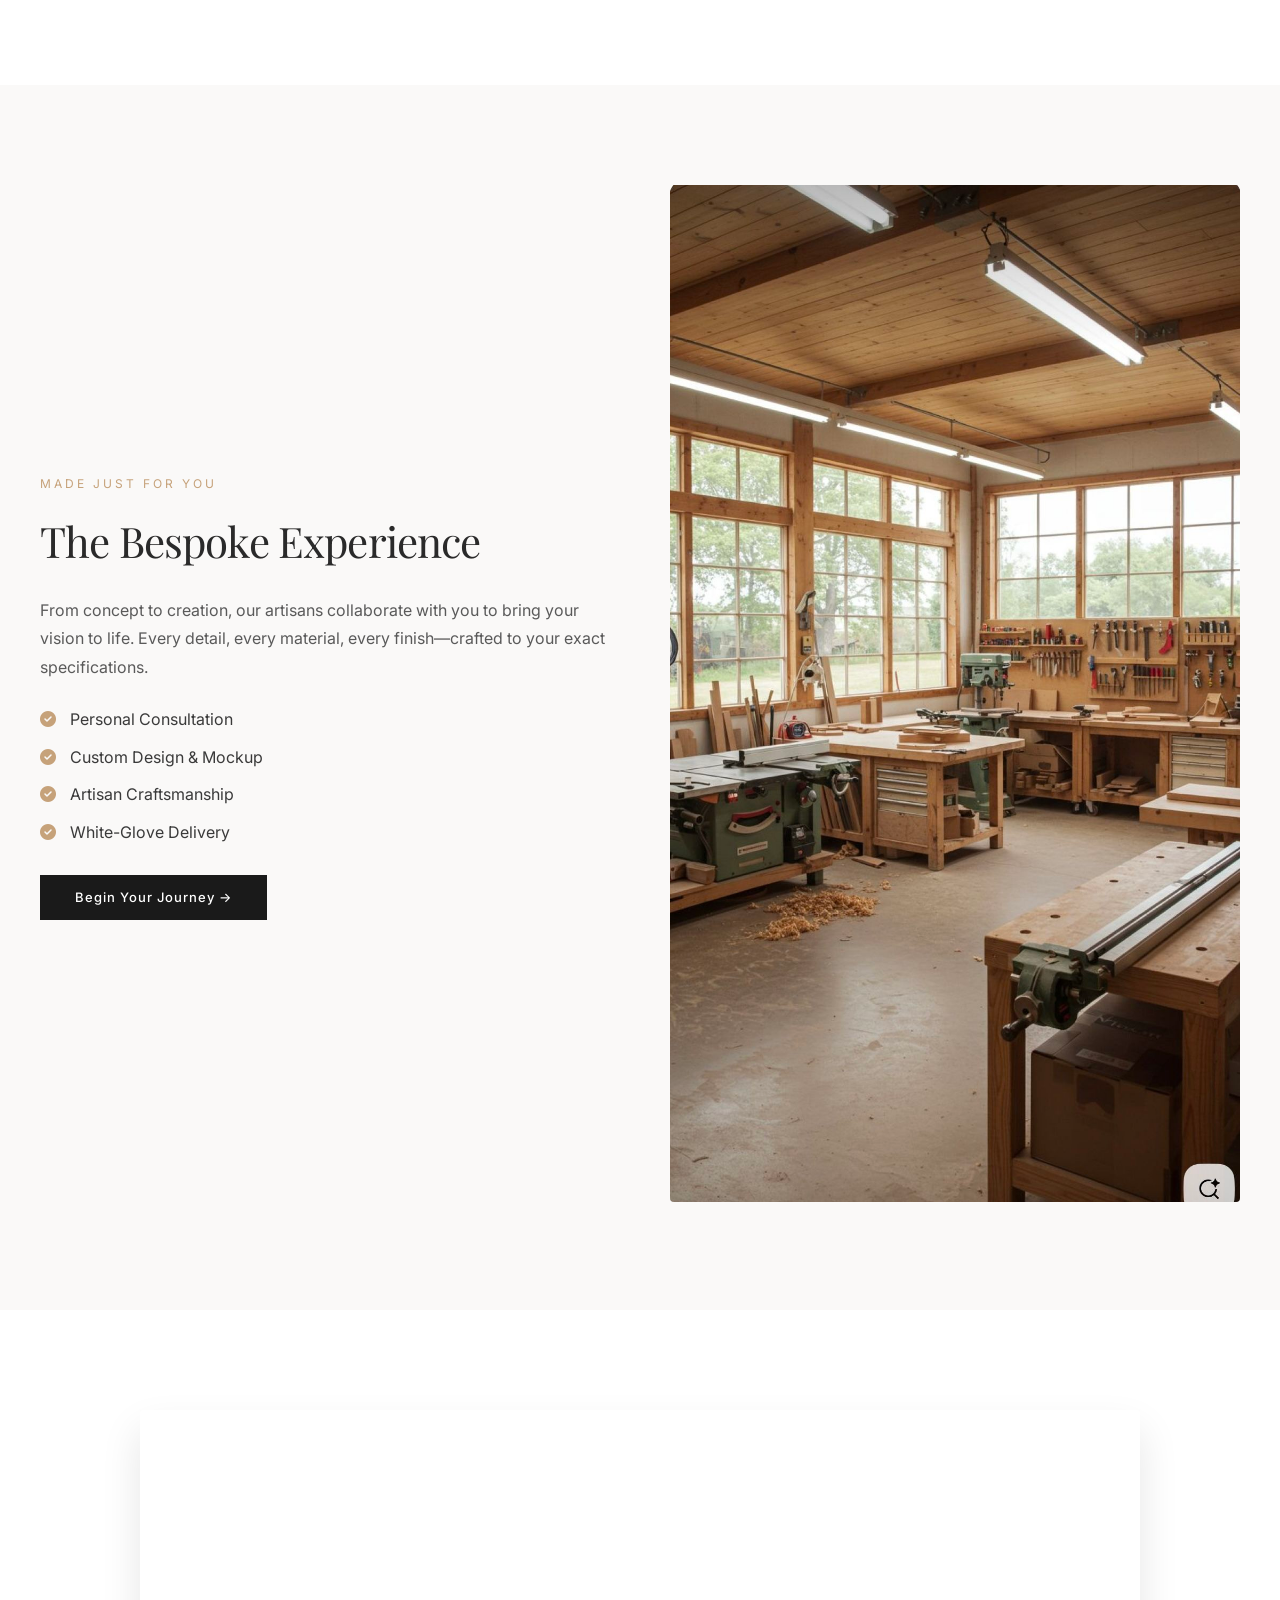
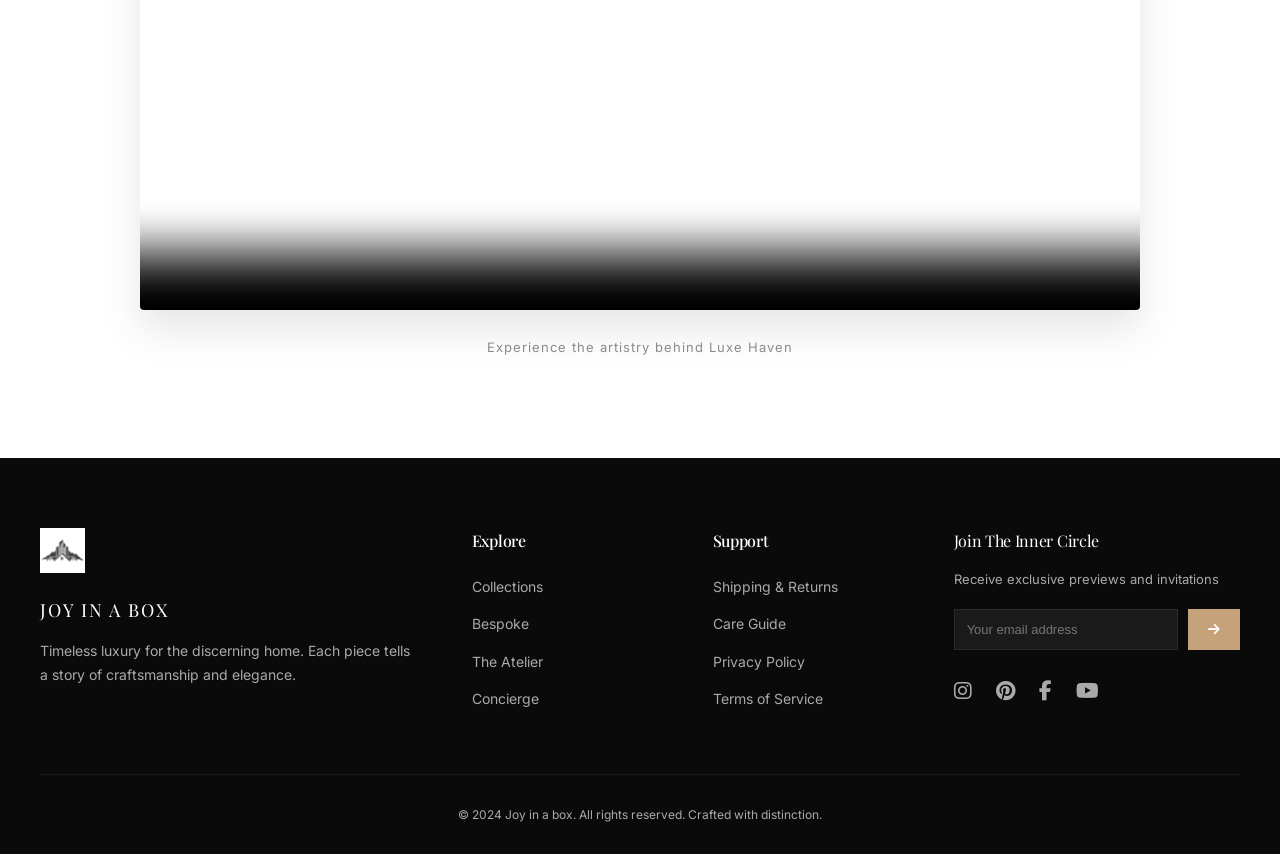
==== commit 66db5369: "Final updates - fixed all links and updated contact numbers" ====
--- a/index.html
+++ b/index.html
@@ -15,7 +15,7 @@
         <div class="container">
             <div class="top-bar-content">
                 <div class="contact-info">
-                    <span><i class="fas fa-phone-alt"></i> +(266) 50009090 / 69008876</span>
+                    <span><i class="fas fa-phone-alt"></i> +(266) 5725 8294</span>
                     <span><i class="far fa-envelope"></i>find us @joyinbox.com</span>
                 </div>
                 <div class="user-actions">
@@ -70,7 +70,7 @@
         <div class="hero-content">
             <h2>Where Elegance Meets Artistry</h2>
             <h1>Timeless Luxury<br>For The Discerning</h1>
-            <a href="shop.html" class="btn-luxury">Discover Collection</a>
+            <a href="decor.html" class="btn-luxury">Discover Collection</a>
         </div>
     </section>
 
@@ -90,7 +90,7 @@
                     <div class="collection-info">
                         <h3>Furniture</h3>
                         <p>Handcrafted pieces that define luxury</p>
-                        <a href="shop.html#furniture">Explore →</a>
+                        <a href="decor.html#furniture">Explore →</a>
                     </div>
                 </div>
                 <div class="collection-card">
@@ -100,7 +100,7 @@
                     <div class="collection-info">
                         <h3>Lighting</h3>
                         <p>Illuminate with sophistication</p>
-                        <a href="shop.html#lighting">Explore →</a>
+                        <a href="decor.html#lighting">Explore →</a>
                     </div>
                 </div>
                 <div class="collection-card">
@@ -110,7 +110,7 @@
                     <div class="collection-info">
                         <h3>Textiles</h3>
                         <p>Luxury fabrics for every space</p>
-                        <a href="textiles.html">Explore →</a>
+                        <a href="fluff-and-snuggles.html">Explore →</a>
                     </div>
                 </div>
             </div>
